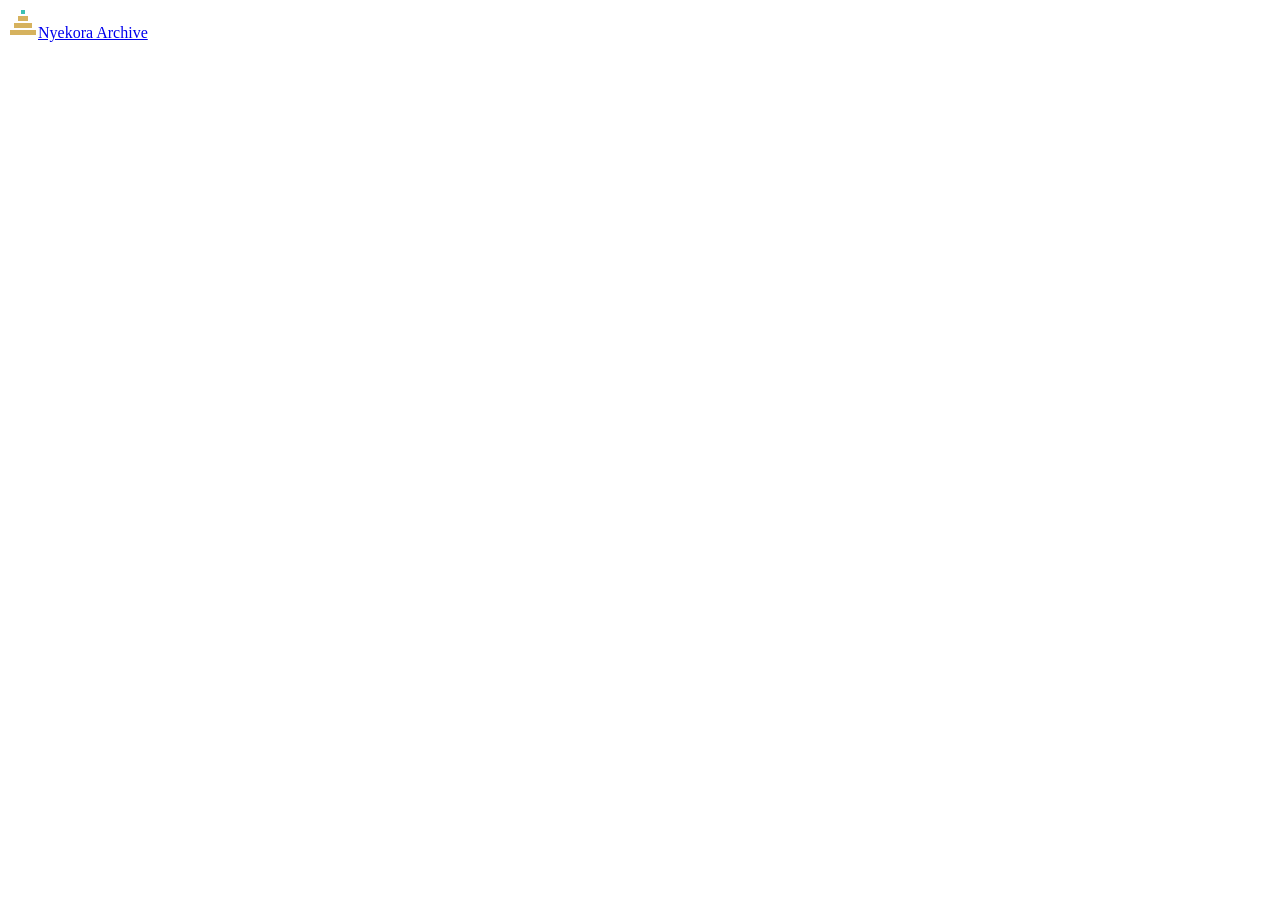
==== index.html @ b83148da "Add initial HTML structure for Nyekora Archive" ====
<!DOCTYPE html>
<html lang="ko">
<head>
<meta charset="utf-8">
<meta name="viewport" content="width=device-width, initial-scale=1, viewport-fit=cover">
<meta name="description" content="니에코라 설정 기록관">
<title>니에코라 기록관 · Nyekora Archive</title>
<link href="https://fonts.googleapis.com/css2?family=Noto+Serif+KR:wght@500;700&family=Noto+Sans+KR:wght@400;500;700&display=swap" rel="stylesheet">
<link rel="stylesheet" href="style.css">
</head>
<body>
<header><div class="hd">
<a class="logo" href="#"><svg width="30" height="30" viewBox="0 0 30 30" aria-hidden="true"><rect x="2" y="22" width="26" height="5" fill="#d6b25e"/><rect x="6" y="15" width="18" height="5" fill="#d6b25e"/><rect x="10" y="8" width="10" height="5" fill="#d6b25e"/><rect x="13" y="2" width="4" height="4" fill="#3cc1b3"/></svg><span>Nyekora Archive</span></a>
<nav id="nav" aria-label="분야"></nav></div></header>
<div id="app"></div>
<footer><div class="in" id="foot"></div></footer>
<script src="cloud-config.js"></script>
<script src="vendor/supabase.js"></script>
<script src="nyekora-data.js"></script>
<script src="nyekora-cloud.js"></script>
<script src="nyekora-app.js"></script>
<noscript>이 사이트는 JavaScript가 켜져 있어야 보입니다.</noscript>

</body>
</html>
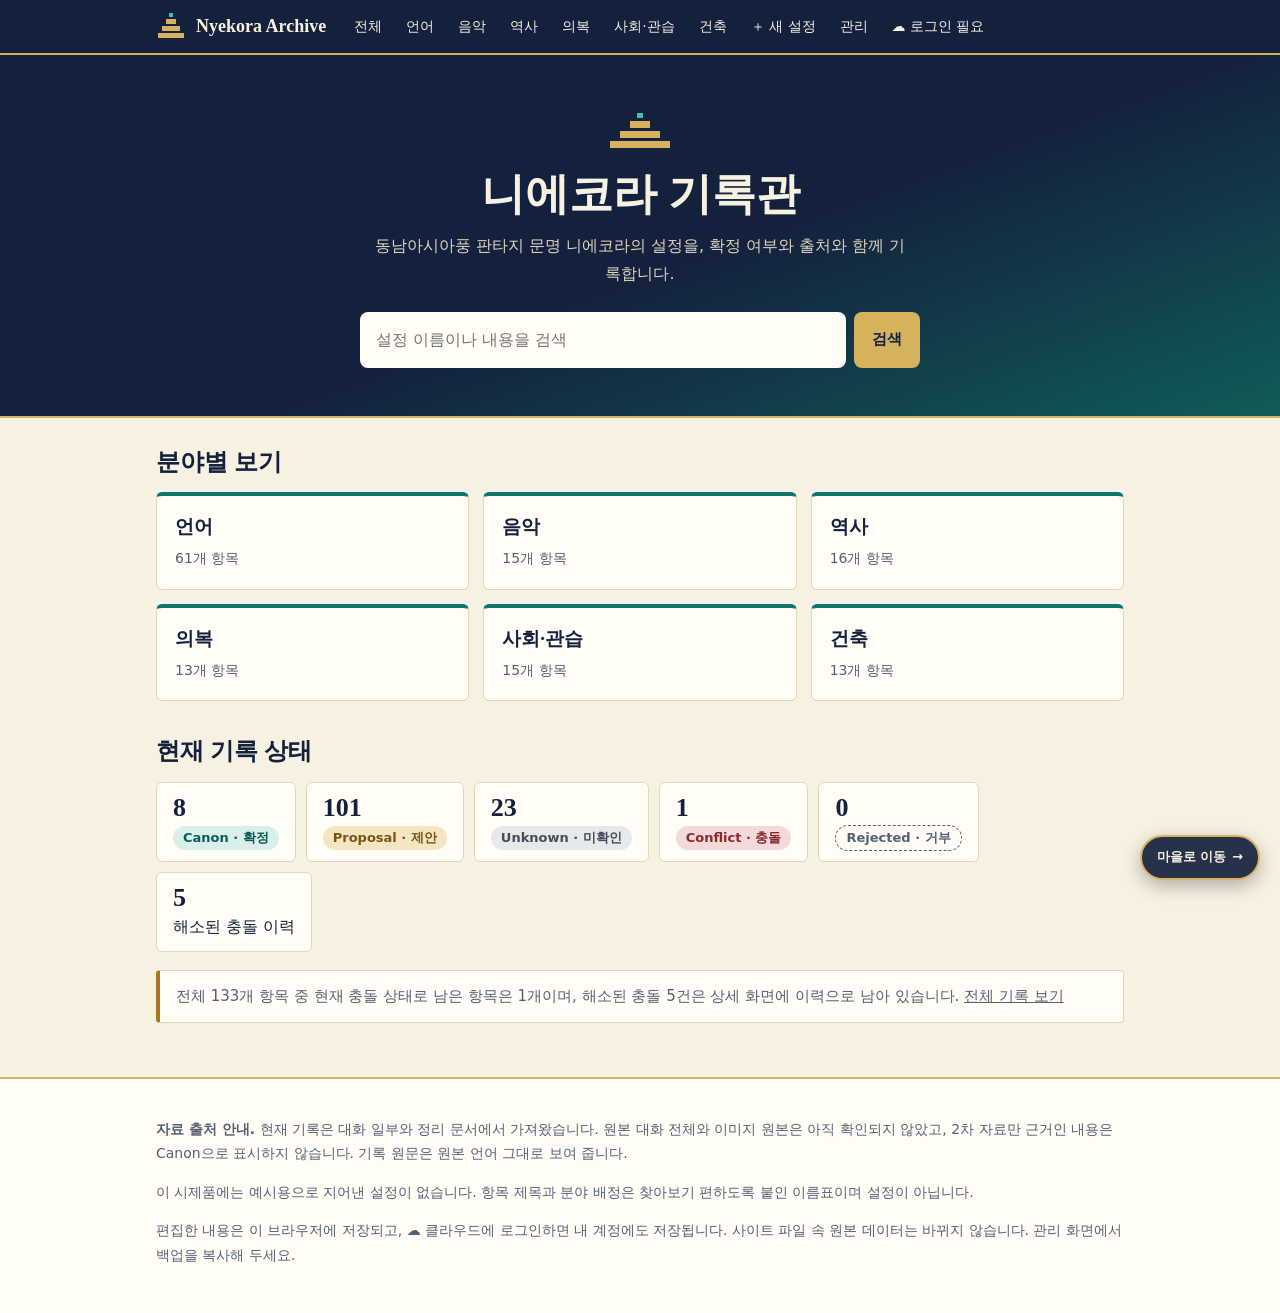
==== commit 2411a4a4: "마을로 가기 버튼추가" ====
--- a/index.html
+++ b/index.html
@@ -1,25 +1,26 @@
-<!DOCTYPE html>
-<html lang="ko">
-<head>
-<meta charset="utf-8">
-<meta name="viewport" content="width=device-width, initial-scale=1, viewport-fit=cover">
-<meta name="description" content="니에코라 설정 기록관">
-<title>니에코라 기록관 · Nyekora Archive</title>
-<link href="https://fonts.googleapis.com/css2?family=Noto+Serif+KR:wght@500;700&family=Noto+Sans+KR:wght@400;500;700&display=swap" rel="stylesheet">
-<link rel="stylesheet" href="style.css">
-</head>
-<body>
-<header><div class="hd">
-<a class="logo" href="#"><svg width="30" height="30" viewBox="0 0 30 30" aria-hidden="true"><rect x="2" y="22" width="26" height="5" fill="#d6b25e"/><rect x="6" y="15" width="18" height="5" fill="#d6b25e"/><rect x="10" y="8" width="10" height="5" fill="#d6b25e"/><rect x="13" y="2" width="4" height="4" fill="#3cc1b3"/></svg><span>Nyekora Archive</span></a>
-<nav id="nav" aria-label="분야"></nav></div></header>
-<div id="app"></div>
-<footer><div class="in" id="foot"></div></footer>
-<script src="cloud-config.js"></script>
-<script src="vendor/supabase.js"></script>
-<script src="nyekora-data.js"></script>
-<script src="nyekora-cloud.js"></script>
-<script src="nyekora-app.js"></script>
-<noscript>이 사이트는 JavaScript가 켜져 있어야 보입니다.</noscript>
-
-</body>
-</html>
+<!DOCTYPE html>
+<html lang="ko">
+<head>
+<meta charset="utf-8">
+<meta name="viewport" content="width=device-width, initial-scale=1, viewport-fit=cover">
+<meta name="description" content="니에코라 설정 기록관">
+<title>니에코라 기록관 · Nyekora Archive</title>
+<link href="https://fonts.googleapis.com/css2?family=Noto+Serif+KR:wght@500;700&family=Noto+Sans+KR:wght@400;500;700&display=swap" rel="stylesheet">
+<link rel="stylesheet" href="style.css">
+</head>
+<body>
+<header><div class="hd">
+<a class="logo" href="#"><svg width="30" height="30" viewBox="0 0 30 30" aria-hidden="true"><rect x="2" y="22" width="26" height="5" fill="#d6b25e"/><rect x="6" y="15" width="18" height="5" fill="#d6b25e"/><rect x="10" y="8" width="10" height="5" fill="#d6b25e"/><rect x="13" y="2" width="4" height="4" fill="#3cc1b3"/></svg><span>Nyekora Archive</span></a>
+<nav id="nav" aria-label="분야"></nav></div></header>
+<div id="app"></div>
+<footer><div class="in" id="foot"></div></footer>
+<a id="village-link" href="village/index.html" aria-label="니에코라 마을로 이동">마을로 이동 <span aria-hidden="true">→</span></a>
+<script src="cloud-config.js"></script>
+<script src="vendor/supabase.js"></script>
+<script src="nyekora-data.js"></script>
+<script src="nyekora-cloud.js"></script>
+<script src="nyekora-app.js"></script>
+<noscript>이 사이트는 JavaScript가 켜져 있어야 보입니다.</noscript>
+
+</body>
+</html>
--- a/style.css
+++ b/style.css
@@ -0,0 +1,75 @@
+:root{--bg:#f6f1e1;--sf:#fffdf5;--ink:#14213d;--mu:#566074;--ln:#e2d8b8;--teal:#0f766e;--gold:#a9781c;--navy:#14213d;--ivory:#f6f1e1;--gl:#d6b25e;
+--cb:#d9efec;--pb:#f4e6c2;--ub:#e6e8ec;--xb:#f3d9d9;--cx:#0b5c56;--px:#7a5410;--ux:#454c5a;--xx:#8a2a2a;
+box-sizing:border-box;padding-top:env(safe-area-inset-top,0px);padding-bottom:env(safe-area-inset-bottom,0px)}
+@media (prefers-color-scheme:dark){:root:not([data-theme="light"]){--bg:#0e1829;--sf:#15233a;--ink:#f1ead6;--mu:#a9b3c4;--ln:#2a3a57;--teal:#3cc1b3;--gold:#d6b25e;--cb:#12403f;--pb:#463a1a;--ub:#2a3447;--xb:#4a2326;--cx:#8fe3d9;--px:#ecd08a;--ux:#c6ccd8;--xx:#f0aaaa}}
+:root[data-theme="dark"]{--bg:#0e1829;--sf:#15233a;--ink:#f1ead6;--mu:#a9b3c4;--ln:#2a3a57;--teal:#3cc1b3;--gold:#d6b25e;--cb:#12403f;--pb:#463a1a;--ub:#2a3447;--xb:#4a2326;--cx:#8fe3d9;--px:#ecd08a;--ux:#c6ccd8;--xx:#f0aaaa}
+html{scroll-padding-top:env(safe-area-inset-top,0px)}
+*{box-sizing:border-box}
+body{margin:0;background:var(--bg);color:var(--ink);font:400 16px/1.75 "Noto Sans KR",system-ui,sans-serif}
+body::before{content:"";position:fixed;inset:0 0 auto;height:env(safe-area-inset-top,0px);background:var(--navy);z-index:10}
+h1,h2,h3,.logo{font-family:"Noto Serif KR",Georgia,serif;line-height:1.35}
+a{color:inherit}
+:focus-visible{outline:3px solid var(--gl);outline-offset:2px}
+header{position:sticky;top:env(safe-area-inset-top,0px);z-index:11;background:var(--navy);color:var(--ivory);border-bottom:2px solid var(--gl)}
+.hd{max-width:1000px;margin:auto;padding:10px 16px;display:flex;gap:18px;align-items:center;flex-wrap:wrap}
+.logo{display:flex;align-items:center;gap:10px;font-weight:700;font-size:18px;text-decoration:none;color:var(--ivory)}
+nav{display:flex;gap:4px;overflow-x:auto;flex:1}
+nav a{padding:4px 10px;border-radius:6px;text-decoration:none;font-size:14px;white-space:nowrap;color:var(--ivory)}
+nav a:hover,nav a[aria-current]{background:rgba(214,178,94,.22);color:var(--gl)}
+.hero{background:linear-gradient(160deg,#14213d 0%,#14213d 55%,#0f5c58 100%);color:var(--ivory);text-align:center;padding:56px 16px 48px;border-bottom:2px solid var(--gl)}
+.hero h1{font-size:clamp(28px,6vw,44px);margin:14px 0 8px}
+.hero p{max-width:34em;margin:0 auto 24px;color:#ddd6bf}
+.step{display:block;margin:auto}
+.sb{display:flex;gap:8px;max-width:560px;margin:auto}
+.sb input{flex:1;min-width:0;padding:12px 14px;border-radius:8px;border:2px solid transparent;font:inherit;background:#fffdf5;color:#14213d}
+.sb input:focus{border-color:var(--gl);outline:none}
+.sb button,.btn{padding:12px 18px;border-radius:8px;border:0;background:var(--gl);color:#14213d;font:700 15px "Noto Sans KR",sans-serif;cursor:pointer}
+main{max-width:1000px;margin:auto;padding:28px 16px 40px}
+h2{font-size:24px;margin:0 0 14px}
+.grid{display:grid;grid-template-columns:repeat(auto-fill,minmax(250px,1fr));gap:14px}
+.cat{display:block;padding:18px;background:var(--sf);border:1px solid var(--ln);border-top:4px solid var(--teal);border-radius:6px;text-decoration:none}
+.cat:hover{border-top-color:var(--gold)}
+.cat b{font:700 19px "Noto Serif KR",serif}
+.cat span{display:block;color:var(--mu);font-size:14px;margin-top:4px}
+.badge{display:inline-block;padding:1px 10px;border-radius:99px;font-size:13px;font-weight:700;white-space:nowrap}
+.Canon{background:var(--cb);color:var(--cx)}.Proposal{background:var(--pb);color:var(--px)}.Unknown{background:var(--ub);color:var(--ux)}.Conflict{background:var(--xb);color:var(--xx)}
+.Rejected{background:transparent;color:var(--mu);border:1px dashed var(--mu)}
+a.btn{display:inline-block;text-decoration:none}
+.btn2{padding:10px 16px;border-radius:8px;border:1px solid var(--ln);background:var(--sf);color:var(--ink);font:500 15px "Noto Sans KR",sans-serif;cursor:pointer;text-decoration:none;display:inline-block}
+.btn2.dg{color:var(--xx);border-color:var(--xx)}
+.bar{display:flex;gap:8px;flex-wrap:wrap;margin:18px 0;align-items:center}
+.fm label,.fm fieldset{display:block;margin:14px 0}.fm label{font-weight:500;font-size:15px}
+.fm input,.fm textarea,.fm select{display:block;width:100%;margin-top:4px;padding:9px 11px;border:1px solid var(--ln);border-radius:6px;background:var(--sf);color:var(--ink);font:inherit}
+.row2{display:grid;grid-template-columns:repeat(auto-fit,minmax(150px,1fr));gap:12px}
+.srow{display:grid;grid-template-columns:minmax(0,1.2fr) minmax(0,2fr) auto;gap:8px;margin-bottom:8px}.srow input,.srow select{margin-top:0!important}.srow .cs{grid-column:1/-1}
+.flash{max-width:1000px;margin:14px auto 0;padding:10px 16px;border-left:4px solid var(--teal);background:var(--sf);border-radius:4px}
+.flash.warn,.note.err{border-left-color:var(--xx)}
+.df{display:grid;grid-template-columns:80px 1fr 1fr;gap:8px;margin:6px 0;font-size:14px}.df div{white-space:pre-line;padding:4px 8px;border-radius:4px;word-break:break-word}
+.bf{background:var(--xb)}.af{background:var(--cb)}
+.lg{border-top:1px solid var(--ln);padding:8px 0;font-size:14px}
+textarea.big{width:100%;min-height:150px;font:13px/1.5 monospace;padding:8px;border:1px solid var(--ln);border-radius:6px;background:var(--sf);color:var(--ink)}
+@media (max-width:560px){.df{grid-template-columns:1fr}.srow{grid-template-columns:1fr}}
+.sum{display:flex;gap:10px;flex-wrap:wrap;margin:10px 0 18px}
+.sum div{background:var(--sf);border:1px solid var(--ln);border-radius:6px;padding:10px 16px;min-width:120px}
+.sum strong{display:block;font:700 26px "Noto Serif KR",serif}
+.note{background:var(--sf);border:1px solid var(--ln);border-left:4px solid var(--gold);padding:12px 16px;border-radius:4px;color:var(--mu);font-size:15px;margin:14px 0}
+.item{display:block;background:var(--sf);border:1px solid var(--ln);border-radius:6px;padding:14px 18px;margin-bottom:10px;text-decoration:none}
+.item:hover{border-color:var(--gold)}
+.item h3{margin:0 0 6px;font-size:18px}
+.item p{margin:0;color:var(--mu);font-size:15px;display:-webkit-box;-webkit-line-clamp:2;-webkit-box-orient:vertical;overflow:hidden}
+.chips{display:flex;gap:8px;flex-wrap:wrap;margin:12px 0}
+.chip{padding:5px 14px;border-radius:99px;border:1px solid var(--ln);background:var(--sf);color:var(--ink);font:500 14px "Noto Sans KR",sans-serif;cursor:pointer}
+.chip[aria-pressed="true"]{background:var(--navy);color:var(--ivory);border-color:var(--navy)}
+.crumb{font-size:14px;color:var(--mu);margin-bottom:10px}
+.claim{white-space:pre-line;background:var(--sf);border:1px solid var(--ln);padding:16px 20px;border-radius:6px;font-family:Georgia,"Noto Serif KR",serif;font-size:17px}
+.box{border:1px solid var(--ln);border-radius:6px;padding:14px 18px;margin:16px 0;background:var(--sf)}
+.box h3{margin:0 0 8px;font-size:16px}
+.box ul{margin:0;padding-left:20px}
+.lc{font-size:13px;color:var(--mu);word-break:break-all}
+.tags span{display:inline-block;margin:0 6px 6px 0;padding:0 8px;border:1px solid var(--ln);border-radius:4px;font-size:13px;color:var(--mu)}
+footer{border-top:2px solid var(--gl);background:var(--sf)}
+footer .in{max-width:1000px;margin:auto;padding:24px 16px 32px;color:var(--mu);font-size:14px}
+#village-link{position:fixed;right:20px;bottom:20px;z-index:30;display:inline-flex;align-items:center;gap:6px;padding:9px 15px;border:2px solid var(--gl);border-radius:999px;background:rgba(20,33,61,.92);color:var(--ivory);font-size:13px;font-weight:700;text-decoration:none;box-shadow:0 6px 18px rgba(0,0,0,.28);transition:background .15s ease,border-color .15s ease,transform .15s ease}
+#village-link:hover{background:rgba(15,118,110,.92);border-color:#7fd6c2;transform:translateY(-1px)}
+#village-link:focus-visible{outline:3px solid var(--gl);outline-offset:3px}
+@media (max-width:560px){.hero{padding:40px 16px 36px}.sb{flex-direction:column}#village-link{right:12px;bottom:12px;padding:8px 13px;font-size:12px}}
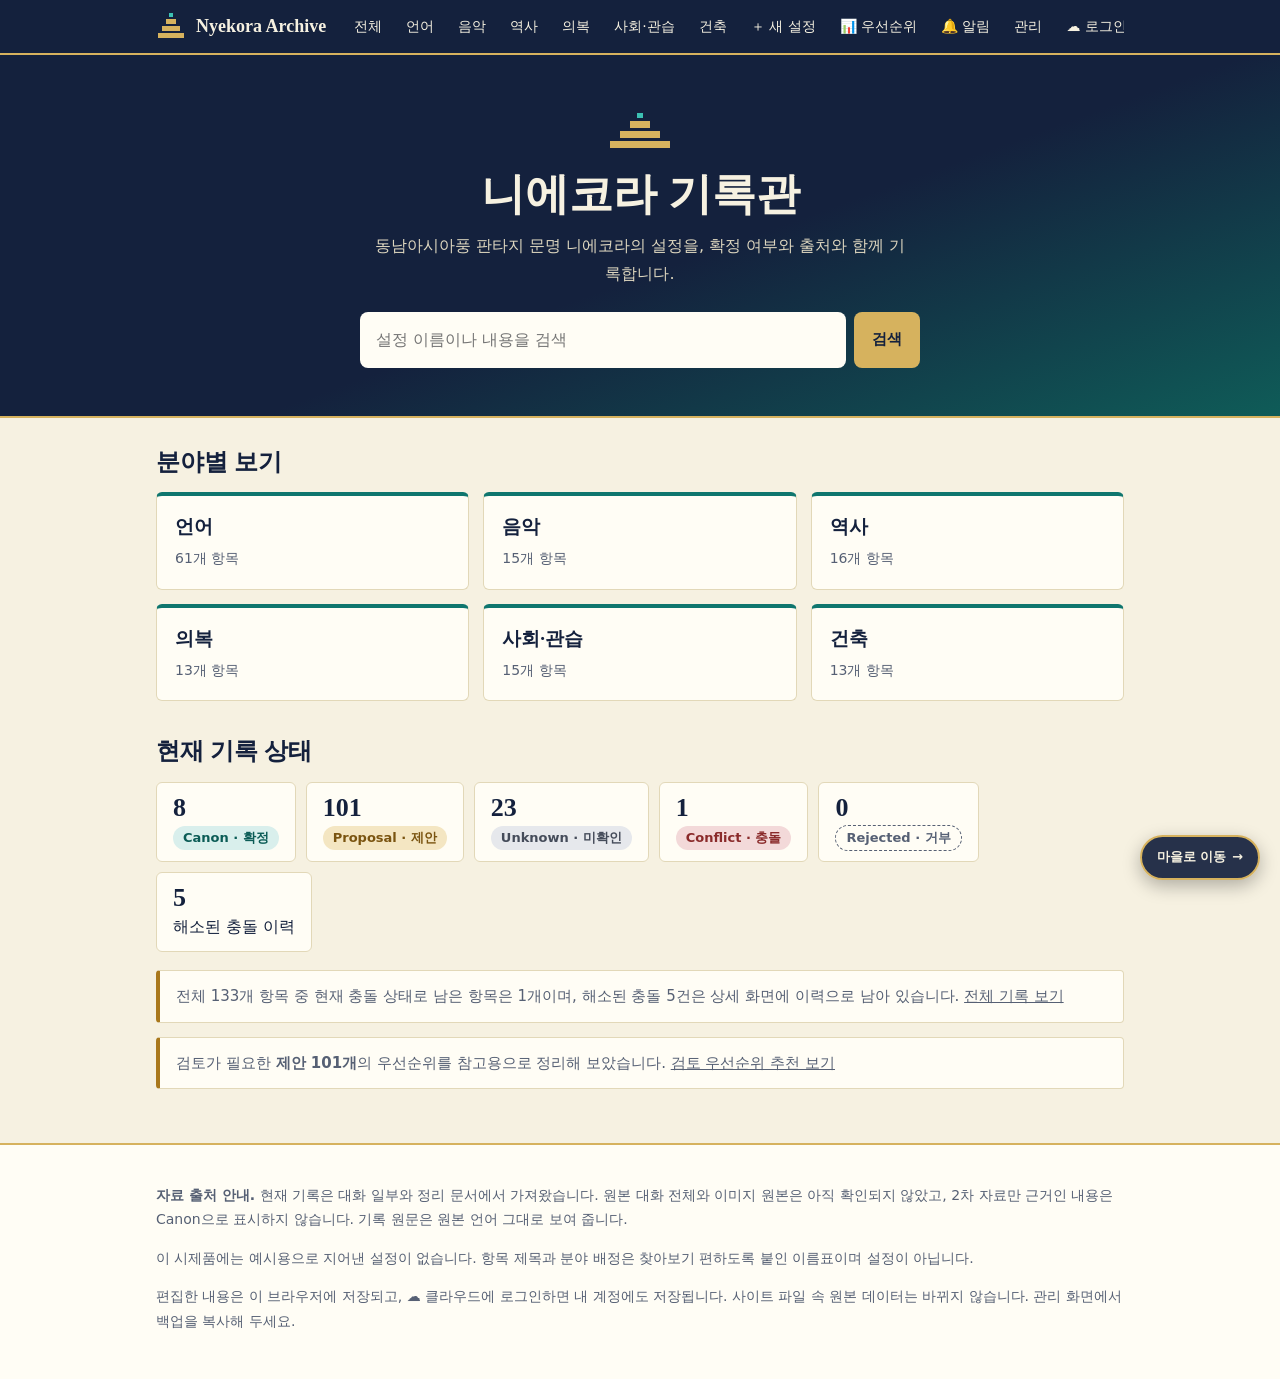
==== commit de27b12e: "로컬 수정사항 병합 및 notify/priority 기능 반영" ====
--- a/index.html
+++ b/index.html
@@ -1,26 +1,27 @@
-<!DOCTYPE html>
-<html lang="ko">
-<head>
-<meta charset="utf-8">
-<meta name="viewport" content="width=device-width, initial-scale=1, viewport-fit=cover">
-<meta name="description" content="니에코라 설정 기록관">
-<title>니에코라 기록관 · Nyekora Archive</title>
-<link href="https://fonts.googleapis.com/css2?family=Noto+Serif+KR:wght@500;700&family=Noto+Sans+KR:wght@400;500;700&display=swap" rel="stylesheet">
-<link rel="stylesheet" href="style.css">
-</head>
-<body>
-<header><div class="hd">
-<a class="logo" href="#"><svg width="30" height="30" viewBox="0 0 30 30" aria-hidden="true"><rect x="2" y="22" width="26" height="5" fill="#d6b25e"/><rect x="6" y="15" width="18" height="5" fill="#d6b25e"/><rect x="10" y="8" width="10" height="5" fill="#d6b25e"/><rect x="13" y="2" width="4" height="4" fill="#3cc1b3"/></svg><span>Nyekora Archive</span></a>
-<nav id="nav" aria-label="분야"></nav></div></header>
-<div id="app"></div>
-<footer><div class="in" id="foot"></div></footer>
-<a id="village-link" href="village/index.html" aria-label="니에코라 마을로 이동">마을로 이동 <span aria-hidden="true">→</span></a>
-<script src="cloud-config.js"></script>
-<script src="vendor/supabase.js"></script>
-<script src="nyekora-data.js"></script>
-<script src="nyekora-cloud.js"></script>
-<script src="nyekora-app.js"></script>
-<noscript>이 사이트는 JavaScript가 켜져 있어야 보입니다.</noscript>
-
-</body>
-</html>
+<!DOCTYPE html>
+<html lang="ko">
+<head>
+<meta charset="utf-8">
+<meta name="viewport" content="width=device-width, initial-scale=1, viewport-fit=cover">
+<meta name="description" content="니에코라 설정 기록관">
+<title>니에코라 기록관 · Nyekora Archive</title>
+<link href="https://fonts.googleapis.com/css2?family=Noto+Serif+KR:wght@500;700&family=Noto+Sans+KR:wght@400;500;700&display=swap" rel="stylesheet">
+<link rel="stylesheet" href="style.css">
+</head>
+<body>
+<header><div class="hd">
+<a class="logo" href="#"><svg width="30" height="30" viewBox="0 0 30 30" aria-hidden="true"><rect x="2" y="22" width="26" height="5" fill="#d6b25e"/><rect x="6" y="15" width="18" height="5" fill="#d6b25e"/><rect x="10" y="8" width="10" height="5" fill="#d6b25e"/><rect x="13" y="2" width="4" height="4" fill="#3cc1b3"/></svg><span>Nyekora Archive</span></a>
+<nav id="nav" aria-label="분야"></nav></div></header>
+<div id="app"></div>
+<footer><div class="in" id="foot"></div></footer>
+<a id="village-link" href="village/index.html" aria-label="니에코라 마을로 이동">마을로 이동 <span aria-hidden="true">→</span></a>
+<script src="cloud-config.js"></script>
+<script src="vendor/supabase.js"></script>
+<script src="nyekora-data.js"></script>
+<script src="priority-analyzer.js"></script>
+<script src="nyekora-cloud.js"></script>
+<script src="nyekora-app.js"></script>
+<noscript>이 사이트는 JavaScript가 켜져 있어야 보입니다.</noscript>
+
+</body>
+</html>
--- a/style.css
+++ b/style.css
@@ -73,3 +73,151 @@
 #village-link:hover{background:rgba(15,118,110,.92);border-color:#7fd6c2;transform:translateY(-1px)}
 #village-link:focus-visible{outline:3px solid var(--gl);outline-offset:3px}
 @media (max-width:560px){.hero{padding:40px 16px 36px}.sb{flex-direction:column}#village-link{right:12px;bottom:12px;padding:8px 13px;font-size:12px}}
+
+/* ===== 검토 우선순위 추천 (priority-analyzer.js) ===== */
+.pr .pr-summary{display:grid;grid-template-columns:repeat(4,minmax(0,1fr));gap:10px;margin:16px 0}
+.pr .pr-summary div{background:var(--sf);border:1px solid var(--ln);border-left:4px solid var(--teal);border-radius:6px;padding:10px 14px;color:var(--mu);font-size:13px}
+.pr .pr-summary strong{display:block;font:700 24px "Noto Serif KR",serif;color:var(--ink)}
+.pr .pr-statusline{display:flex;flex-wrap:wrap;gap:6px;align-items:center;margin:0 0 14px;font-size:13px;color:var(--mu)}
+.pr .pr-chip{padding:1px 9px;border-radius:99px;border:1px solid var(--ln);background:var(--sf)}
+.pr .pr-chip.Canon{background:var(--cb);color:var(--cx);border-color:transparent}
+.pr .pr-chip.Proposal{background:var(--pb);color:var(--px);border-color:transparent}
+.pr .pr-chip.Unknown{background:var(--ub);color:var(--ux);border-color:transparent}
+.pr .pr-chip.Conflict{background:var(--xb);color:var(--xx);border-color:transparent}
+.pr .pr-chip.Rejected{border-style:dashed}
+.pr .pr-generated{margin-left:auto}
+.pr .pr-readonly{border:1px solid var(--ln);border-left:4px solid var(--teal);background:var(--sf);border-radius:6px;padding:10px 14px;color:var(--mu);font-size:14px;margin:0 0 18px}
+.pr .pr-item{background:var(--sf);border:1px solid var(--ln);border-top:4px solid var(--teal);border-radius:8px;padding:16px 18px;margin:0 0 14px}
+.pr .pr-item.pr-top3{border-top-color:var(--gold)}
+.pr .pr-item-head{display:flex;gap:12px;align-items:flex-start}
+.pr .pr-rank{flex:0 0 auto;display:inline-flex;align-items:center;justify-content:center;width:34px;height:34px;border-radius:50%;background:var(--navy);color:var(--ivory);font:700 15px "Noto Serif KR",serif}
+.pr .pr-top3 .pr-rank{background:var(--gold);color:#14213d}
+.pr .pr-title{min-width:0;flex:1}
+.pr .pr-title h3{margin:0 0 6px;font-size:18px;word-break:break-word}
+.pr .pr-title h3 a{text-decoration:none}
+.pr .pr-title h3 a:hover{text-decoration:underline}
+.pr .pr-meta{display:flex;flex-wrap:wrap;gap:8px;align-items:center;font-size:13px;color:var(--mu)}
+.pr .pr-score{font-weight:700;color:var(--gold)}
+.pr .pr-cat{font-size:12px;color:var(--mu)}
+.pr .pr-bar{height:8px;border-radius:99px;background:var(--ln);overflow:hidden;margin:12px 0 8px}
+.pr .pr-bar span{display:block;height:100%;background:linear-gradient(90deg,var(--teal),var(--gl))}
+.pr .pr-breakdown{display:grid;grid-template-columns:repeat(4,minmax(0,1fr));gap:6px;font-size:12px;color:var(--mu);margin-bottom:12px}
+.pr .pr-breakdown span{background:var(--bg);border-radius:4px;padding:3px 6px;text-align:center}
+.pr .pr-breakdown b{color:var(--ink)}
+.pr .pr-cols{display:grid;grid-template-columns:1.15fr 1fr 1fr;gap:14px}
+.pr .pr-sec{min-width:0}
+.pr .pr-sec h4{margin:0 0 6px;font-size:13px;color:var(--ink);letter-spacing:.01em}
+.pr .pr-sec ul{margin:0;padding-left:18px;font-size:13.5px;line-height:1.6;color:var(--mu)}
+.pr .pr-sec li{margin:0 0 4px}
+.pr .pr-dim ul{color:var(--mu)}
+.pr .pr-links a{color:var(--teal);text-decoration:none}
+.pr .pr-links a:hover{text-decoration:underline}
+.pr .pr-empty{margin:0;font-size:13px;color:var(--mu)}
+.pr .pr-rest{margin-top:6px}
+.pr .pr-rest>summary{cursor:pointer;padding:12px 14px;background:var(--sf);border:1px solid var(--ln);border-radius:6px;font-weight:700;color:var(--ink)}
+.pr .pr-rest[open]>summary{margin-bottom:14px}
+.pr .pr-foot{margin-top:24px;border-top:1px solid var(--ln);padding-top:14px}
+.pr .pr-foot h3{margin:0 0 8px;font-size:16px}
+.pr .pr-foot ul{margin:0;padding-left:20px;color:var(--mu);font-size:14px;line-height:1.7}
+@media (max-width:820px){.pr .pr-summary{grid-template-columns:repeat(2,minmax(0,1fr))}.pr .pr-cols{grid-template-columns:1fr}.pr .pr-breakdown{grid-template-columns:repeat(2,minmax(0,1fr))}}
+@media (max-width:560px){.pr .pr-summary{grid-template-columns:1fr}.pr .pr-generated{margin-left:0;width:100%}}
+.pr .hidden{display:none}
+.pr .pr-import{margin:0 0 16px;border:1px solid var(--ln);border-radius:6px;background:var(--sf);padding:10px 14px}
+.pr .pr-import>summary{cursor:pointer;font-weight:700;color:var(--ink)}
+.pr .pr-import p{margin:8px 0}
+.pr .pr-import input[type=file]{max-width:100%;font:inherit;color:var(--mu)}
+.pr .pr-import code{font-size:12px;background:var(--bg);padding:1px 4px;border-radius:3px}
+
+/* ===== 알림 설정 패널 (notify.js) ===== */
+.nyekora-notify{max-width:680px;margin:auto;padding:24px 20px}
+.nyekora-notify .crumb{font-size:14px;color:var(--mu);margin-bottom:12px}
+.nyekora-notify h2{font-size:20px;margin:0 0 16px;color:var(--ink)}
+.nyekora-notify .section{margin-bottom:24px}
+.nyekora-notify .section h3{margin:0 0 12px;font-size:16px;color:var(--ink)}
+.nyekora-notify .note{background:var(--sf);border:1px solid var(--ln);border-left:4px solid var(--gold);padding:12px 16px;border-radius:4px;color:var(--mu);font-size:14px;margin:16px 0}
+.nyekora-notify .fm .row2{margin:16px 0}
+.nyekora-notify .fm input[type=email]{width:100%}
+.nyekora-notify .bar{display:flex;gap:8px;flex-wrap:wrap;margin:20px 0;align-items:center}
+.nyekora-notify .btn2{padding:10px 16px;border-radius:8px;border:1px solid var(--ln);background:var(--sf);color:var(--ink);font:500 15px "Noto Sans KR",sans-serif;cursor:pointer;text-decoration:none;display:inline-block}
+.nyekora-notify .btn2.dg{color:var(--xx);border-color:var(--xx)}
+.nyekora-notify .lg{border-top:1px solid var(--ln);padding:8px 0;font-size:14px}
+@media (max-width:560px){.nyekora-notify{padding:16px 12px} .nyekora-notify .fm .row2{grid-template-columns:1fr}}
+
+/* 발송 이력 테이블 스타일 */
+.nyekora-notify .history-table{width:100%;border-collapse:collapse;margin:16px 0}
+.nyekora-notify .history-table th,..nyekora-notify .history-table td{border:1px solid var(--ln);padding:8px 12px;font-size:13px;color:var(--mu)}
+.nyekora-notify .history-table th{background:var(--sf);color:var(--ink)}
+
+/* ===== 검토 우선순위 추천 (priority-analyzer.js) ===== */
+.pr .pr-summary{display:grid;grid-template-columns:repeat(4,minmax(0,1fr));gap:10px;margin:16px 0}
+.pr .pr-summary div{background:var(--sf);border:1px solid var(--ln);border-left:4px solid var(--teal);border-radius:6px;padding:10px 14px;color:var(--mu);font-size:13px}
+.pr .pr-summary strong{display:block;font:700 24px "Noto Serif KR",serif;color:var(--ink)}
+.pr .pr-statusline{display:flex;flex-wrap:wrap;gap:6px;align-items:center;margin:0 0 14px;font-size:13px;color:var(--mu)}
+.pr .pr-chip{padding:1px 9px;border-radius:99px;border:1px solid var(--ln);background:var(--sf)}
+.pr .pr-chip.Canon{background:var(--cb);color:var(--cx);border-color:transparent}
+.pr .pr-chip.Proposal{background:var(--pb);color:var(--px);border-color:transparent}
+.pr .pr-chip.Unknown{background:var(--ub);color:var(--ux);border-color:transparent}
+.pr .pr-chip.Conflict{background:var(--xb);color:var(--xx);border-color:transparent}
+.pr .pr-chip.Rejected{border-style:dashed}
+.pr .pr-generated{margin-left:auto}
+.pr .pr-readonly{border:1px solid var(--ln);border-left:4px solid var(--teal);background:var(--sf);border-radius:6px;padding:10px 14px;color:var(--mu);font-size:14px;margin:0 0 18px}
+.pr .pr-item{background:var(--sf);border:1px solid var(--ln);border-top:4px solid var(--teal);border-radius:8px;padding:16px 18px;margin:0 0 14px}
+.pr .pr-item.pr-top3{border-top-color:var(--gold)}
+.pr .pr-item-head{display:flex;gap:12px;align-items:flex-start}
+.pr .pr-rank{flex:0 0 auto;display:inline-flex;align-items:center;justify-content:center;width:34px;height:34px;border-radius:50%;background:var(--navy);color:var(--ivory);font:700 15px "Noto Serif KR",serif}
+.pr .pr-top3 .pr-rank{background:var(--gold);color:#14213d}
+.pr .pr-title{min-width:0;flex:1}
+.pr .pr-title h3{margin:0 0 6px;font-size:18px;word-break:break-word}
+.pr .pr-title h3 a{text-decoration:none}
+.pr .pr-title h3 a:hover{text-decoration:underline}
+.pr .pr-meta{display:flex;flex-wrap:wrap;gap:8px;align-items:center;font-size:13px;color:var(--mu)}
+.pr .pr-score{font-weight:700;color:var(--gold)}
+.pr .pr-cat{font-size:12px;color:var(--mu)}
+.pr .pr-bar{height:8px;border-radius:99px;background:var(--ln);overflow:hidden;margin:12px 0 8px}
+.pr .pr-bar span{display:block;height:100%;background:linear-gradient(90deg,var(--teal),var(--gl))}
+.pr .pr-breakdown{display:grid;grid-template-columns:repeat(4,minmax(0,1fr));gap:6px;font-size:12px;color:var(--mu);margin-bottom:12px}
+.pr .pr-breakdown span{background:var(--bg);border-radius:4px;padding:3px 6px;text-align:center}
+.pr .pr-breakdown b{color:var(--ink)}
+.pr .pr-cols{display:grid;grid-template-columns:1.15fr 1fr 1fr;gap:14px}
+.pr .pr-sec{min-width:0}
+.pr .pr-sec h4{margin:0 0 6px;font-size:13px;color:var(--ink);letter-spacing:.01em}
+.pr .pr-sec ul{margin:0;padding-left:18px;font-size:13.5px;line-height:1.6;color:var(--mu)}
+.pr .pr-sec li{margin:0 0 4px}
+.pr .pr-dim ul{color:var(--mu)}
+.pr .pr-links a{color:var(--teal);text-decoration:none}
+.pr .pr-links a:hover{text-decoration:underline}
+.pr .pr-empty{margin:0;font-size:13px;color:var(--mu)}
+.pr .pr-rest{margin-top:6px}
+.pr .pr-rest>summary{cursor:pointer;padding:12px 14px;background:var(--sf);border:1px solid var(--ln);border-radius:6px;font-weight:700;color:var(--ink)}
+.pr .pr-rest[open]>summary{margin-bottom:14px}
+.pr .pr-foot{margin-top:24px;border-top:1px solid var(--ln);padding-top:14px}
+.pr .pr-foot h3{margin:0 0 8px;font-size:16px}
+.pr .pr-foot ul{margin:0;padding-left:20px;color:var(--mu);font-size:14px;line-height:1.7}
+@media (max-width:820px){.pr .pr-summary{grid-template-columns:repeat(2,minmax(0,1fr))}.pr .pr-cols{grid-template-columns:1fr}.pr .pr-breakdown{grid-template-columns:repeat(2,minmax(0,1fr))}}
+@media (max-width:560px){.pr .pr-summary{grid-template-columns:1fr}.pr .pr-generated{margin-left:0;width:100%}}
+.pr .hidden{display:none}
+.pr .pr-import{margin:0 0 16px;border:1px solid var(--ln);border-radius:6px;background:var(--sf);padding:10px 14px}
+.pr .pr-import>summary{cursor:pointer;font-weight:700;color:var(--ink)}
+.pr .pr-import p{margin:8px 0}
+.pr .pr-import input[type=file]{max-width:100%;font:inherit;color:var(--mu)}
+.pr .pr-import code{font-size:12px;background:var(--bg);padding:1px 4px;border-radius:3px}
+
+/* ===== 알림 설정 패널 (notify.js) ===== */
+.nyekora-notify{max-width:680px;margin:auto;padding:24px 20px}
+.nyekora-notify .crumb{font-size:14px;color:var(--mu);margin-bottom:12px}
+.nyekora-notify h2{font-size:20px;margin:0 0 16px;color:var(--ink)}
+.nyekora-notify .section{margin-bottom:24px}
+.nyekora-notify .section h3{margin:0 0 12px;font-size:16px;color:var(--ink)}
+.nyekora-notify .note{background:var(--sf);border:1px solid var(--ln);border-left:4px solid var(--gold);padding:12px 16px;border-radius:4px;color:var(--mu);font-size:14px;margin:16px 0}
+.nyekora-notify .fm .row2{margin:16px 0}
+.nyekora-notify .fm input[type=email]{width:100%}
+.nyekora-notify .bar{display:flex;gap:8px;flex-wrap:wrap;margin:20px 0;align-items:center}
+.nyekora-notify .btn2{padding:10px 16px;border-radius:8px;border:1px solid var(--ln);background:var(--sf);color:var(--ink);font:500 15px "Noto Sans KR",sans-serif;cursor:pointer;text-decoration:none;display:inline-block}
+.nyekora-notify .btn2.dg{color:var(--xx);border-color:var(--xx)}
+.nyekora-notify .lg{border-top:1px solid var(--ln);padding:8px 0;font-size:14px}
+@media (max-width:560px){.nyekora-notify{padding:16px 12px} .nyekora-notify .fm .row2{grid-template-columns:1fr}}
+
+/* 발송 이력 테이블 스타일 */
+.nyekora-notify .history-table{width:100%;border-collapse:collapse;margin:16px 0}
+.nyekora-notify .history-table th,.nyekora-notify .history-table td{border:1px solid var(--ln);padding:8px 12px;font-size:13px;color:var(--mu)}
+.nyekora-notify .history-table th{background:var(--sf);color:var(--ink)}
